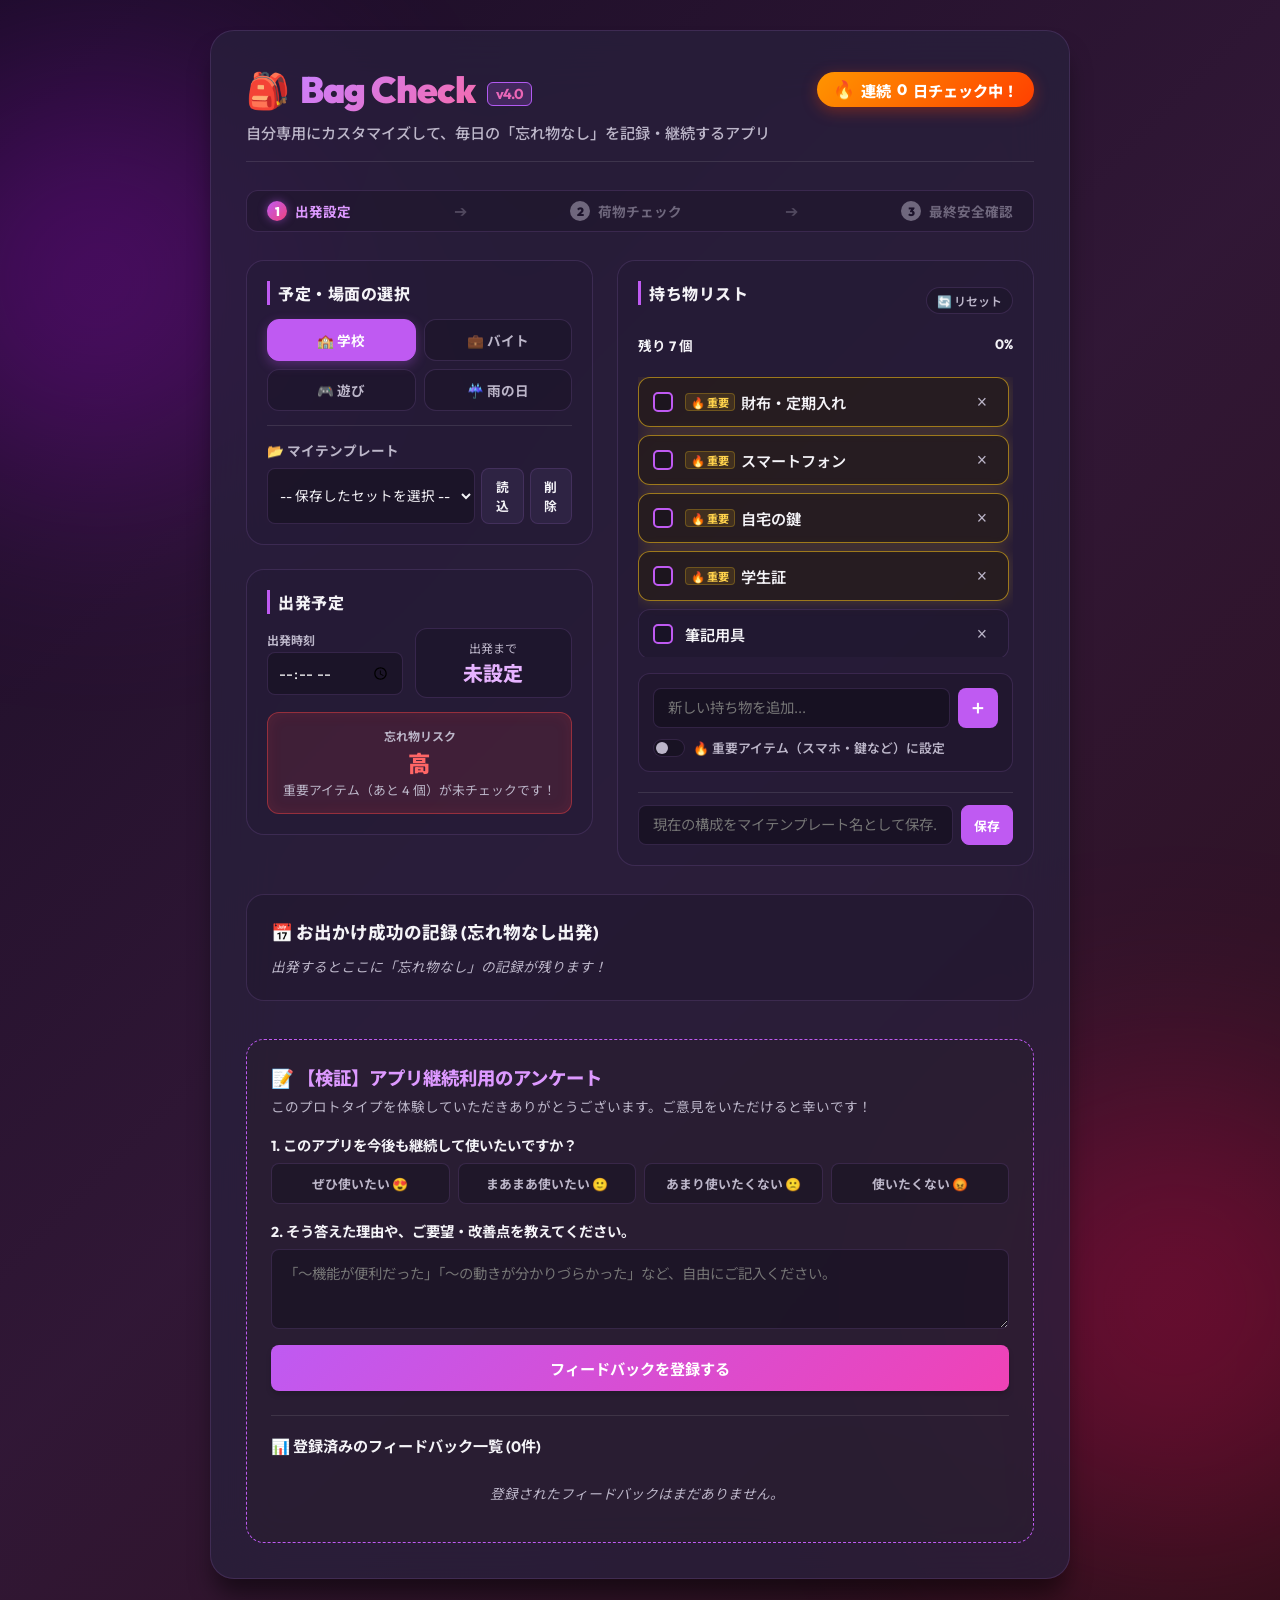
==== bag-check-v4/index.html @ f2fe53a8 "feat: 第8回課題 Bag Check v4 の新規構築とルートポータル・READMEの更新" ====
<!DOCTYPE html>
<html lang="ja">
<head>
  <meta charset="UTF-8">
  <meta name="viewport" content="width=device-width, initial-scale=1.0">
  <title>Bag Check v4.0 | 忘れ物ゼロお出かけ継続アプリ</title>
  <!-- Google Fonts -->
  <link rel="preconnect" href="https://fonts.googleapis.com">
  <link rel="preconnect" href="https://fonts.gstatic.com" crossorigin>
  <link href="https://fonts.googleapis.com/css2?family=Noto+Sans+JP:wght@400;500;700;900&family=Outfit:wght@400;600;800;900&display=swap" rel="stylesheet">
  <!-- CSS Link -->
  <link rel="stylesheet" href="style.css">
</head>
<body>
  <div class="background-decor decor-1"></div>
  <div class="background-decor decor-2"></div>

  <div class="app-container">
    <!-- ヘッダーと連続日数バッジ -->
    <header class="app-header">
      <div class="header-top">
        <div class="logo">
          <span class="logo-icon">🎒</span>
          <h1>Bag Check <span class="v-badge">v4.0</span></h1>
        </div>
        <!-- 連続日数カウント表示 (v4追加) -->
        <div class="streak-badge" id="streakBadge" title="毎日忘れ物チェックをして出発すると日数が増えます！">
          <span class="streak-fire">🔥</span> 連続 <span id="streakCount">0</span> 日チェック中！
        </div>
      </div>
      <p class="subtitle">自分専用にカスタマイズして、毎日の「忘れ物なし」を記録・継続するアプリ</p>
    </header>

    <!-- 朝の3ステップガイド表示 (v4追加) -->
    <section class="step-guide">
      <div class="step-item active" id="step1-indicator"><span class="step-num">1</span>出発設定</div>
      <div class="step-arrow">➔</div>
      <div class="step-item" id="step2-indicator"><span class="step-num">2</span>荷物チェック</div>
      <div class="step-arrow">➔</div>
      <div class="step-item" id="step3-indicator"><span class="step-num">3</span>最終安全確認</div>
    </section>

    <!-- メインレイアウト (2カラム) -->
    <div class="main-layout">
      <!-- 左カラム: 設定・マイテンプレート・スケジュール -->
      <div class="left-panel">
        <section class="panel-section">
          <h2>予定・場面の選択</h2>
          <!-- 場面選択タブ -->
          <div class="tabs" id="sceneTabs">
            <button class="tab-btn active" data-scene="school">🏫 学校</button>
            <button class="tab-btn" data-scene="work">💼 バイト</button>
            <button class="tab-btn" data-scene="play">🎮 遊び</button>
            <button class="tab-btn" data-scene="rainy">☔ 雨の日</button>
          </div>

          <!-- マイテンプレートのロード機能 (v4追加) -->
          <div class="my-templates-section">
            <h3>📂 マイテンプレート</h3>
            <div class="template-selector-row">
              <select id="templateSelector">
                <option value="">-- 保存したセットを選択 --</option>
              </select>
              <button id="loadTemplateBtn" class="action-btn">読込</button>
              <button id="deleteTemplateBtn" class="action-btn danger">削除</button>
            </div>
          </div>
        </section>

        <section class="panel-section">
          <h2>出発予定</h2>
          <div class="time-box">
            <div class="time-input-container">
              <label for="departureTime">出発時刻</label>
              <input type="time" id="departureTime">
            </div>
            <div class="info-card">
              <div class="info-label">出発まで</div>
              <div class="info-value" id="timeLeft">未設定</div>
            </div>
          </div>
          <!-- 忘れ物リスク判定 -->
          <div class="risk-card" id="riskCard">
            <div class="risk-title">忘れ物リスク</div>
            <div class="risk-value" id="riskValue">低</div>
            <p class="risk-reason" id="riskReason">持ち物がすべて準備されています。</p>
          </div>
        </section>
      </div>

      <!-- 右カラム: 持ち物チェックリスト -->
      <div class="right-panel">
        <section class="panel-section list-panel">
          <div class="list-header">
            <h2>持ち物リスト</h2>
            <button id="resetSceneBtn" class="reset-btn-v4" title="初期状態に戻す">🔄 リセット</button>
          </div>

          <!-- 進捗状況 -->
          <div class="progress-container">
            <div class="progress-text-row">
              <span id="remainingText">残り 0 個</span>
              <span id="percentText">0%</span>
            </div>
            <div class="progress-bar-container">
              <div id="progressBarFill" class="progress-bar-fill"></div>
            </div>
          </div>

          <!-- アイテムリスト -->
          <ul id="itemList" class="item-list">
            <!-- JSで動的に構築されます -->
          </ul>

          <!-- 持ち物追加フォーム（重要トグル付き） -->
          <form id="addItemForm" class="add-item-form-v4">
            <div class="input-row">
              <input type="text" id="newItemName" placeholder="新しい持ち物を追加..." required>
              <button type="submit" class="add-btn-v4">＋</button>
            </div>
            <label class="important-checkbox-label">
              <input type="checkbox" id="newItemImportant">
              <span class="custom-toggle"></span>
              <span class="toggle-text">🔥 重要アイテム（スマホ・鍵など）に設定</span>
            </label>
          </form>

          <!-- 現在の構成をマイテンプレートとして保存 (v4追加) -->
          <div class="save-template-container">
            <div class="input-row">
              <input type="text" id="newTemplateName" placeholder="現在の構成をマイテンプレート名として保存...">
              <button id="saveTemplateBtn" class="action-btn primary">保存</button>
            </div>
          </div>
        </section>
      </div>
    </div>

    <!-- お出かけ履歴（ログ）セクション (v4追加) -->
    <section class="history-section">
      <h2>📅 お出かけ成功の記録 (忘れ物なし出発)</h2>
      <div class="history-list" id="historyList">
        <p class="empty-history-msg">出発するとここに「忘れ物なし」の記録が残ります！</p>
      </div>
    </section>

    <!-- 価値検証用ユーザーフィードバックセクション (v4追加) -->
    <section class="feedback-section">
      <h2>📝 【検証】アプリ継続利用のアンケート</h2>
      <p class="feedback-intro">このプロトタイプを体験していただきありがとうございます。ご意見をいただけると幸いです！</p>
      
      <form id="feedbackForm" class="feedback-form">
        <div class="form-group">
          <label>1. このアプリを今後も継続して使いたいですか？</label>
          <div class="rating-options">
            <label class="rating-label">
              <input type="radio" name="feedbackRating" value="ぜひ使いたい" required>
              <span class="rating-btn">ぜひ使いたい 😍</span>
            </label>
            <label class="rating-label">
              <input type="radio" name="feedbackRating" value="まあまあ使いたい">
              <span class="rating-btn">まあまあ使いたい 🙂</span>
            </label>
            <label class="rating-label">
              <input type="radio" name="feedbackRating" value="あまり使いたくない">
              <span class="rating-btn">あまり使いたくない 🙁</span>
            </label>
            <label class="rating-label">
              <input type="radio" name="feedbackRating" value="使いたくない">
              <span class="rating-btn">使いたくない 😡</span>
            </label>
          </div>
        </div>

        <div class="form-group">
          <label for="feedbackComment">2. そう答えた理由や、ご要望・改善点を教えてください。</label>
          <textarea id="feedbackComment" rows="3" placeholder="「〜機能が便利だった」「〜の動きが分かりづらかった」など、自由にご記入ください。" required></textarea>
        </div>

        <button type="submit" class="submit-feedback-btn">フィードバックを登録する</button>
      </form>

      <!-- フィードバック履歴一覧の表示 -->
      <div class="feedback-results-container">
        <h3>📊 登録済みのフィードバック一覧 (${scenesData.feedbacks ? scenesData.feedbacks.length : 0}件)</h3>
        <div class="feedback-list" id="feedbackList">
          <!-- JSでレンダリング -->
        </div>
      </div>
    </section>
  </div>

  <!-- 出発前最終確認モーダル -->
  <div id="finalCheckModal" class="modal">
    <div class="modal-content">
      <div class="modal-header">
        <span class="modal-logo">🔑 💡 🪟</span>
        <h2>出発前 最後の安全確認！</h2>
        <p class="modal-desc">持ち物はすべてチェック完了しました。最後に戸締まりを確認しましょう。</p>
      </div>

      <div class="final-check-list-container">
        <ul class="final-check-list">
          <li>
            <label class="final-check-item">
              <input type="checkbox" class="final-check-cb" data-index="0">
              <span class="custom-checkbox"></span>
              <span class="final-check-text">玄関の鍵は閉めましたか？ 🔑</span>
            </label>
          </li>
          <li>
            <label class="final-check-item">
              <input type="checkbox" class="final-check-cb" data-index="1">
              <span class="custom-checkbox"></span>
              <span class="final-check-text">エアコンやコタツ、電気は消しましたか？ 💡</span>
            </label>
          </li>
          <li>
            <label class="final-check-item">
              <input type="checkbox" class="final-check-cb" data-index="2">
              <span class="custom-checkbox"></span>
              <span class="final-check-text">窓のロックは閉まっていますか？ 🪟</span>
            </label>
          </li>
        </ul>
      </div>

      <button id="goBtn" class="go-btn" disabled>出発する！🚀</button>
      <button id="closeModalBtn" class="close-btn-secondary">戻る</button>
    </div>
  </div>

  <!-- 出発アニメーションオーバーレイ -->
  <div id="departureScreen" class="departure-screen">
    <div class="departure-content">
      <div class="rocket-anim">🚀</div>
      <h2>いってらっしゃい！</h2>
      <p id="departureMsg">本日も忘れ物ゼロで、快適なお出かけを！</p>
    </div>
  </div>

  <!-- JS Link -->
  <script src="app.js"></script>
</body>
</html>
---- bag-check-v4/style.css ----
:root {
  /* HSL Color System - Refreshed for v4 (Electric Violet & Crimson Fire Theme) */
  --bg-gradient: linear-gradient(135deg, hsl(270, 50%, 10%), hsl(290, 40%, 15%), hsl(340, 50%, 12%));
  --card-bg: hsla(260, 30%, 18%, 0.75);
  --card-border: hsla(270, 30%, 45%, 0.3);
  --text-main: hsl(260, 20%, 96%);
  --text-muted: hsl(260, 15%, 75%);
  --primary: hsl(280, 85%, 65%);
  --primary-hover: hsl(280, 85%, 55%);
  --accent: hsl(160, 75%, 45%);
  --accent-light: hsla(160, 75%, 45%, 0.15);
  --danger: hsl(350, 85%, 60%);
  --danger-light: hsla(350, 85%, 60%, 0.15);
  
  /* Gold/Neon Theme for Important Items */
  --important-border: hsla(45, 100%, 55%, 0.55);
  --important-bg: hsla(45, 100%, 8%, 0.4);
  --important-glow: 0 0 15px hsla(45, 100%, 55%, 0.2);
  --important-text: hsl(45, 100%, 65%);

  --shadow-sm: 0 4px 6px -1px rgba(0, 0, 0, 0.2);
  --shadow-md: 0 10px 15px -3px rgba(0, 0, 0, 0.35);
  --shadow-lg: 0 20px 25px -5px rgba(0, 0, 0, 0.5);
  
  --radius-sm: 12px;
  --radius-md: 18px;
  --radius-lg: 24px;
  
  --transition-fast: 0.2s cubic-bezier(0.4, 0, 0.2, 1);
  --transition-normal: 0.3s cubic-bezier(0.4, 0, 0.2, 1);
}

/* Reset */
* {
  box-sizing: border-box;
  margin: 0;
  padding: 0;
}

body {
  font-family: 'Outfit', 'Noto Sans JP', sans-serif;
  color: var(--text-main);
  background: var(--bg-gradient);
  min-height: 100vh;
  display: flex;
  justify-content: center;
  align-items: center;
  padding: 30px 15px;
  overflow-x: hidden;
  position: relative;
}

/* Background Decorative Blobs */
.background-decor {
  position: absolute;
  border-radius: 50%;
  filter: blur(120px);
  z-index: 1;
  opacity: 0.35;
}

.decor-1 {
  width: 400px;
  height: 400px;
  background: hsl(285, 95%, 45%);
  top: 5%;
  left: -100px;
  animation: float 15s infinite alternate ease-in-out;
}

.decor-2 {
  width: 450px;
  height: 450px;
  background: hsl(340, 95%, 45%);
  bottom: 5%;
  right: -120px;
  animation: float 20s infinite alternate-reverse ease-in-out;
}

@keyframes float {
  0% { transform: translate(0, 0) scale(1); }
  100% { transform: translate(50px, 60px) scale(1.15); }
}

/* Container */
.app-container {
  width: 100%;
  max-width: 860px;
  background: var(--card-bg);
  backdrop-filter: blur(30px);
  -webkit-backdrop-filter: blur(30px);
  border: 1px solid var(--card-border);
  border-radius: var(--radius-lg);
  padding: 35px;
  box-shadow: var(--shadow-lg);
  z-index: 2;
  position: relative;
  display: flex;
  flex-direction: column;
  gap: 28px;
}

/* Header styling */
.app-header {
  border-bottom: 1px solid rgba(255, 255, 255, 0.1);
  padding-bottom: 18px;
}

.header-top {
  display: flex;
  justify-content: space-between;
  align-items: center;
  flex-wrap: wrap;
  gap: 15px;
  margin-bottom: 8px;
}

.logo {
  display: inline-flex;
  align-items: center;
  gap: 10px;
}

.logo-icon {
  font-size: 2.2rem;
  animation: logoPulse 3s infinite ease-in-out;
}

@keyframes logoPulse {
  0%, 100% { transform: scale(1) rotate(0deg); }
  50% { transform: scale(1.12) rotate(4deg); }
}

.logo h1 {
  font-size: 2.3rem;
  font-weight: 900;
  letter-spacing: -1px;
  background: linear-gradient(135deg, hsl(275, 100%, 75%), hsl(340, 100%, 70%));
  -webkit-background-clip: text;
  -webkit-text-fill-color: transparent;
}

.v-badge {
  font-size: 0.9rem;
  vertical-align: middle;
  background: hsla(275, 85%, 65%, 0.2);
  border: 1px solid hsl(275, 85%, 65%);
  padding: 2px 8px;
  border-radius: 6px;
  margin-left: 6px;
  font-weight: 700;
  color: hsl(275, 100%, 80%);
}

/* Streak Badge (v4) */
.streak-badge {
  background: linear-gradient(135deg, hsl(35, 100%, 50%), hsl(15, 100%, 50%));
  color: white;
  font-size: 0.95rem;
  font-weight: 800;
  padding: 6px 16px;
  border-radius: 999px;
  display: flex;
  align-items: center;
  gap: 6px;
  box-shadow: 0 4px 15px hsla(15, 100%, 50%, 0.35);
  animation: glowPulse 2s infinite alternate ease-in-out;
}

@keyframes glowPulse {
  0% { box-shadow: 0 4px 10px hsla(15, 100%, 50%, 0.2); }
  100% { box-shadow: 0 4px 20px hsla(15, 100%, 50%, 0.5); transform: translateY(-1px); }
}

.streak-fire {
  font-size: 1.1rem;
  animation: fireWave 0.8s infinite alternate ease-in-out;
  display: inline-block;
}

@keyframes fireWave {
  0% { transform: scale(0.9) rotate(-5deg); }
  100% { transform: scale(1.15) rotate(5deg); }
}

.subtitle {
  font-size: 0.95rem;
  color: var(--text-muted);
  font-weight: 500;
}

/* Step Guide (v4) */
.step-guide {
  display: flex;
  justify-content: space-between;
  align-items: center;
  background: hsla(260, 30%, 12%, 0.5);
  border: 1px solid var(--card-border);
  padding: 10px 20px;
  border-radius: var(--radius-sm);
}

.step-item {
  display: flex;
  align-items: center;
  gap: 8px;
  font-size: 0.85rem;
  font-weight: 700;
  color: var(--text-muted);
  opacity: 0.5;
  transition: all var(--transition-fast);
}

.step-item.active {
  color: hsl(280, 100%, 80%);
  opacity: 1;
}

.step-num {
  width: 20px;
  height: 20px;
  border-radius: 50%;
  background: var(--text-muted);
  color: hsl(260, 45%, 10%);
  display: inline-flex;
  align-items: center;
  justify-content: center;
  font-size: 0.75rem;
  font-weight: 900;
}

.step-item.active .step-num {
  background: linear-gradient(135deg, hsl(280, 85%, 65%), hsl(340, 85%, 60%));
  color: white;
  box-shadow: 0 0 8px hsla(280, 85%, 65%, 0.5);
}

.step-arrow {
  color: var(--text-muted);
  opacity: 0.3;
}

/* Layout (2 Columns) */
.main-layout {
  display: grid;
  grid-template-columns: 1fr 1.2fr;
  gap: 24px;
}

@media (max-width: 768px) {
  .main-layout {
    grid-template-columns: 1fr;
  }
}

.left-panel, .right-panel {
  display: flex;
  flex-direction: column;
  gap: 24px;
}

.panel-section {
  background: hsla(260, 30%, 15%, 0.4);
  border: 1px solid var(--card-border);
  border-radius: var(--radius-md);
  padding: 20px;
}

.panel-section h2 {
  font-size: 1rem;
  font-weight: 800;
  margin-bottom: 14px;
  text-transform: uppercase;
  letter-spacing: 0.5px;
  border-left: 3px solid var(--primary);
  padding-left: 8px;
}

/* Tabs */
.tabs {
  display: grid;
  grid-template-columns: repeat(2, 1fr);
  gap: 8px;
  margin-bottom: 14px;
}

.tab-btn {
  background: hsla(260, 30%, 10%, 0.4);
  border: 1px solid var(--card-border);
  border-radius: var(--radius-sm);
  padding: 10px;
  cursor: pointer;
  font-family: inherit;
  font-weight: 700;
  font-size: 0.85rem;
  color: var(--text-muted);
  transition: all var(--transition-fast);
}

.tab-btn:hover {
  background: hsla(260, 30%, 25%, 0.5);
  color: var(--text-main);
}

.tab-btn.active {
  background: var(--primary);
  border-color: var(--primary);
  color: white;
  box-shadow: 0 4px 12px hsla(280, 85%, 65%, 0.3);
}

/* My Templates Section (v4) */
.my-templates-section {
  border-top: 1px solid rgba(255, 255, 255, 0.1);
  padding-top: 14px;
  margin-top: 10px;
}

.my-templates-section h3 {
  font-size: 0.85rem;
  font-weight: 700;
  color: var(--text-muted);
  margin-bottom: 8px;
}

.template-selector-row {
  display: flex;
  gap: 6px;
}

#templateSelector {
  flex-grow: 1;
  background: hsla(260, 30%, 10%, 0.6);
  border: 1px solid var(--card-border);
  color: var(--text-main);
  border-radius: 8px;
  padding: 8px;
  font-family: inherit;
  font-size: 0.85rem;
  outline: none;
}

#templateSelector option {
  background: hsl(260, 35%, 12%);
  color: var(--text-main);
}

.action-btn {
  background: hsla(260, 30%, 25%, 0.5);
  border: 1px solid var(--card-border);
  color: var(--text-main);
  border-radius: 8px;
  padding: 8px 12px;
  font-family: inherit;
  font-weight: 700;
  font-size: 0.8rem;
  cursor: pointer;
  transition: all var(--transition-fast);
}

.action-btn:hover {
  background: hsla(260, 30%, 40%, 0.6);
}

.action-btn.primary {
  background: var(--primary);
  border-color: var(--primary);
  color: white;
}

.action-btn.primary:hover {
  background: var(--primary-hover);
}

.action-btn.danger:hover {
  background: var(--danger);
  border-color: var(--danger);
}

/* Time box */
.time-box {
  display: flex;
  gap: 12px;
  align-items: center;
  margin-bottom: 14px;
}

.time-input-container {
  display: flex;
  flex-direction: column;
  gap: 4px;
  flex: 1;
}

.time-input-container label {
  font-size: 0.75rem;
  font-weight: 700;
  color: var(--text-muted);
}

input[type="time"] {
  background: hsla(260, 30%, 10%, 0.6);
  border: 1px solid var(--card-border);
  color: white;
  border-radius: 8px;
  padding: 10px;
  font-family: inherit;
  font-size: 0.95rem;
  outline: none;
}

.info-card {
  flex: 1;
  background: hsla(260, 30%, 12%, 0.6);
  border: 1px solid var(--card-border);
  padding: 10px;
  border-radius: var(--radius-sm);
  text-align: center;
}

.info-label {
  font-size: 0.75rem;
  color: var(--text-muted);
}

.info-value {
  font-size: 1.25rem;
  font-weight: 800;
  color: hsl(280, 100%, 85%);
  margin-top: 2px;
}

/* Risk Card */
.risk-card {
  padding: 14px;
  border-radius: var(--radius-sm);
  border: 1px solid var(--card-border);
  text-align: center;
  transition: all var(--transition-fast);
}

.risk-card.high {
  background: rgba(255, 70, 70, 0.12);
  border-color: rgba(255, 70, 70, 0.45);
  box-shadow: inset 0 0 15px rgba(255, 70, 70, 0.1);
}

.risk-card.high .risk-value {
  color: hsl(0, 100%, 70%);
}

.risk-card.mid {
  background: rgba(255, 170, 0, 0.12);
  border-color: rgba(255, 170, 0, 0.45);
}

.risk-card.mid .risk-value {
  color: hsl(40, 100%, 65%);
}

.risk-card.low {
  background: rgba(70, 220, 130, 0.12);
  border-color: rgba(70, 220, 130, 0.45);
}

.risk-card.low .risk-value {
  color: hsl(140, 80%, 65%);
}

.risk-title {
  font-size: 0.75rem;
  font-weight: 700;
  color: var(--text-muted);
}

.risk-value {
  font-size: 1.4rem;
  font-weight: 900;
  margin: 2px 0;
  letter-spacing: 0.5px;
}

.risk-reason {
  font-size: 0.8rem;
  color: var(--text-muted);
}

/* List Panel */
.list-panel {
  display: flex;
  flex-direction: column;
  gap: 16px;
}

.list-header {
  display: flex;
  justify-content: space-between;
  align-items: center;
}

.reset-btn-v4 {
  background: hsla(260, 30%, 10%, 0.4);
  border: 1px solid var(--card-border);
  color: var(--text-muted);
  padding: 4px 10px;
  border-radius: 999px;
  font-size: 0.75rem;
  font-weight: 600;
  cursor: pointer;
  transition: all var(--transition-fast);
  font-family: inherit;
}

.reset-btn-v4:hover {
  background: var(--danger-light);
  color: var(--danger);
  border-color: hsla(350, 85%, 60%, 0.3);
}

/* Progress bar */
.progress-container {
  display: flex;
  flex-direction: column;
  gap: 6px;
}

.progress-text-row {
  display: flex;
  justify-content: space-between;
  font-size: 0.85rem;
  font-weight: 700;
}

.progressBarFill {
  background: linear-gradient(90deg, var(--primary), var(--accent));
  height: 100%;
  width: 0%;
  border-radius: 999px;
  transition: width 0.25s ease;
}

/* Item List */
.item-list {
  list-style: none;
  display: flex;
  flex-direction: column;
  gap: 8px;
  min-height: 120px;
  max-height: 280px;
  overflow-y: auto;
  padding-right: 4px;
}

.item-card {
  background: hsla(260, 30%, 10%, 0.25);
  border: 1px solid var(--card-border);
  border-radius: var(--radius-sm);
  padding: 12px 14px;
  display: flex;
  align-items: center;
  justify-content: space-between;
  gap: 12px;
  transition: all var(--transition-normal);
  animation: cardSlideIn 0.3s cubic-bezier(0.18, 0.89, 0.32, 1.15) forwards;
}

@keyframes cardSlideIn {
  from { opacity: 0; transform: translateY(8px); }
  to { opacity: 1; transform: translateY(0); }
}

.item-card.important {
  background: var(--important-bg);
  border-color: var(--important-border);
  box-shadow: var(--important-glow);
}

.item-card.checked {
  opacity: 0.55;
  border-color: rgba(255, 255, 255, 0.05);
}

.item-left {
  display: flex;
  align-items: center;
  gap: 12px;
  cursor: pointer;
  flex-grow: 1;
  user-select: none;
}

.item-left input[type="checkbox"] {
  display: none;
}

.custom-checkbox {
  width: 20px;
  height: 20px;
  border: 2px solid var(--primary);
  border-radius: 5px;
  display: inline-flex;
  align-items: center;
  justify-content: center;
  transition: all var(--transition-fast);
  flex-shrink: 0;
  background: hsla(260, 30%, 8%, 0.5);
}

.custom-checkbox::after {
  content: "✓";
  color: white;
  font-size: 0.85rem;
  font-weight: 900;
  display: none;
}

.item-left input[type="checkbox"]:checked + .custom-checkbox {
  background: var(--accent);
  border-color: var(--accent);
}

.item-left input[type="checkbox"]:checked + .custom-checkbox::after {
  display: block;
}

.item-name-wrapper {
  display: flex;
  align-items: center;
  gap: 6px;
}

.important-badge {
  font-size: 0.7rem;
  font-weight: 700;
  color: var(--important-text);
  background: hsla(45, 100%, 55%, 0.12);
  border: 1px solid hsla(45, 100%, 55%, 0.25);
  padding: 0px 5px;
  border-radius: 4px;
}

.item-name {
  font-size: 0.95rem;
  font-weight: 600;
  transition: all var(--transition-fast);
}

.item-left input[type="checkbox"]:checked ~ .item-name-wrapper .item-name {
  color: var(--text-muted);
  text-decoration: line-through;
  opacity: 0.6;
}

.delete-btn {
  background: transparent;
  border: none;
  color: var(--text-muted);
  cursor: pointer;
  font-size: 1.1rem;
  width: 24px;
  height: 24px;
  border-radius: 50%;
  display: inline-flex;
  align-items: center;
  justify-content: center;
  transition: all var(--transition-fast);
}

.delete-btn:hover {
  background: var(--danger-light);
  color: var(--danger);
  transform: scale(1.1) rotate(90deg);
}

/* Add Item Form (v4) */
.add-item-form-v4 {
  background: hsla(260, 30%, 10%, 0.3);
  border: 1px solid var(--card-border);
  padding: 14px;
  border-radius: var(--radius-sm);
  display: flex;
  flex-direction: column;
  gap: 10px;
}

.input-row {
  display: flex;
  gap: 8px;
}

#newItemName, #newTemplateName {
  flex-grow: 1;
  background: hsla(260, 30%, 8%, 0.6);
  border: 1px solid var(--card-border);
  border-radius: 8px;
  padding: 10px 14px;
  font-family: inherit;
  font-size: 0.9rem;
  color: var(--text-main);
  outline: none;
  transition: all var(--transition-fast);
}

#newItemName:focus, #newTemplateName:focus {
  border-color: var(--primary);
  box-shadow: 0 0 10px hsla(280, 85%, 65%, 0.2);
}

.add-btn-v4 {
  background: var(--primary);
  border: none;
  color: white;
  border-radius: 8px;
  width: 40px;
  height: 40px;
  cursor: pointer;
  display: inline-flex;
  align-items: center;
  justify-content: center;
  font-size: 1.2rem;
  font-weight: 700;
  transition: all var(--transition-fast);
}

.add-btn-v4:hover {
  background: var(--primary-hover);
  transform: translateY(-1px);
}

.important-checkbox-label {
  display: flex;
  align-items: center;
  gap: 8px;
  cursor: pointer;
  font-size: 0.8rem;
  font-weight: 600;
  color: var(--text-muted);
}

.important-checkbox-label input[type="checkbox"] {
  display: none;
}

.custom-toggle {
  width: 32px;
  height: 18px;
  background: hsla(260, 30%, 10%, 0.8);
  border: 1px solid var(--card-border);
  border-radius: 99px;
  position: relative;
  transition: all var(--transition-fast);
  display: inline-block;
}

.custom-toggle::after {
  content: "";
  position: absolute;
  width: 12px;
  height: 12px;
  border-radius: 50%;
  background: var(--text-muted);
  top: 2px;
  left: 2px;
  transition: all var(--transition-fast);
}

.important-checkbox-label input[type="checkbox"]:checked + .custom-toggle {
  background: hsla(45, 100%, 40%, 0.4);
  border-color: var(--important-border);
}

.important-checkbox-label input[type="checkbox"]:checked + .custom-toggle::after {
  background: var(--important-text);
  transform: translateX(14px);
}

.important-checkbox-label input[type="checkbox"]:checked ~ .toggle-text {
  color: var(--important-text);
}

/* Save Template Container (v4) */
.save-template-container {
  border-top: 1px solid rgba(255, 255, 255, 0.1);
  padding-top: 12px;
  margin-top: 4px;
}

/* History Section (v4) */
.history-section {
  background: hsla(260, 30%, 12%, 0.4);
  border: 1px solid var(--card-border);
  border-radius: var(--radius-md);
  padding: 24px;
}

.history-section h2 {
  font-size: 1.1rem;
  font-weight: 800;
  margin-bottom: 12px;
}

.history-list {
  display: flex;
  gap: 10px;
  flex-wrap: wrap;
}

.empty-history-msg {
  color: var(--text-muted);
  font-size: 0.85rem;
  font-style: italic;
}

.history-badge {
  background: hsla(160, 75%, 45%, 0.12);
  border: 1px solid hsla(160, 75%, 45%, 0.3);
  color: hsl(160, 80%, 75%);
  padding: 6px 14px;
  border-radius: 8px;
  font-size: 0.85rem;
  font-weight: 700;
  display: flex;
  align-items: center;
  gap: 5px;
  animation: badgePop 0.3s cubic-bezier(0.18, 0.89, 0.32, 1.28) forwards;
}

@keyframes badgePop {
  from { opacity: 0; transform: scale(0.85); }
  to { opacity: 1; transform: scale(1); }
}

/* Feedback Section (v4) */
.feedback-section {
  background: hsla(280, 20%, 15%, 0.5);
  border: 1px dashed var(--primary);
  border-radius: var(--radius-md);
  padding: 24px;
  margin-top: 10px;
}

.feedback-section h2 {
  font-size: 1.15rem;
  font-weight: 800;
  color: hsl(280, 100%, 80%);
  margin-bottom: 6px;
}

.feedback-intro {
  font-size: 0.85rem;
  color: var(--text-muted);
  margin-bottom: 18px;
}

.feedback-form {
  display: flex;
  flex-direction: column;
  gap: 16px;
}

.form-group {
  display: flex;
  flex-direction: column;
  gap: 8px;
}

.form-group label {
  font-size: 0.9rem;
  font-weight: 700;
}

.rating-options {
  display: grid;
  grid-template-columns: repeat(4, 1fr);
  gap: 8px;
}

@media (max-width: 580px) {
  .rating-options {
    grid-template-columns: repeat(2, 1fr);
  }
}

.rating-label {
  cursor: pointer;
}

.rating-label input {
  display: none;
}

.rating-btn {
  display: block;
  text-align: center;
  background: hsla(260, 30%, 10%, 0.5);
  border: 1px solid var(--card-border);
  border-radius: 8px;
  padding: 10px 4px;
  font-size: 0.8rem;
  font-weight: 700;
  color: var(--text-muted);
  transition: all var(--transition-fast);
}

.rating-label input:checked + .rating-btn {
  background: var(--primary);
  border-color: var(--primary);
  color: white;
  box-shadow: 0 4px 10px hsla(280, 85%, 65%, 0.3);
}

textarea {
  background: hsla(260, 30%, 10%, 0.6);
  border: 1px solid var(--card-border);
  color: white;
  border-radius: 8px;
  padding: 12px;
  font-family: inherit;
  font-size: 0.9rem;
  outline: none;
  resize: vertical;
  transition: border-color var(--transition-fast);
}

textarea:focus {
  border-color: var(--primary);
}

.submit-feedback-btn {
  background: linear-gradient(135deg, var(--primary), hsl(320, 85%, 60%));
  color: white;
  border: none;
  border-radius: 8px;
  padding: 12px;
  font-family: inherit;
  font-weight: 700;
  font-size: 0.95rem;
  cursor: pointer;
  transition: all var(--transition-fast);
  box-shadow: var(--shadow-sm);
}

.submit-feedback-btn:hover {
  transform: translateY(-1px);
  box-shadow: 0 4px 15px hsla(280, 85%, 65%, 0.3);
}

/* Feedback Results display */
.feedback-results-container {
  margin-top: 24px;
  border-top: 1px solid rgba(255, 255, 255, 0.1);
  padding-top: 18px;
}

.feedback-results-container h3 {
  font-size: 0.95rem;
  margin-bottom: 12px;
  color: var(--text-main);
}

.feedback-list {
  display: flex;
  flex-direction: column;
  gap: 10px;
  max-height: 250px;
  overflow-y: auto;
  padding-right: 6px;
}

.feedback-list::-webkit-scrollbar {
  width: 5px;
}
.feedback-list::-webkit-scrollbar-thumb {
  background: rgba(255,255,255,0.1);
  border-radius: 99px;
}

.feedback-card {
  background: hsla(260, 30%, 10%, 0.3);
  border: 1px solid rgba(255,255,255,0.06);
  border-radius: 8px;
  padding: 12px 14px;
}

.feedback-card-header {
  display: flex;
  justify-content: space-between;
  margin-bottom: 6px;
  font-size: 0.75rem;
}

.feedback-rating-badge {
  font-weight: 800;
  color: hsl(280, 100%, 80%);
}

.feedback-time {
  color: var(--text-muted);
}

.feedback-comment {
  font-size: 0.85rem;
  color: var(--text-main);
  line-height: 1.4;
  white-space: pre-wrap;
}

/* Modal Styling */
.modal {
  position: fixed;
  top: 0;
  left: 0;
  width: 100%;
  height: 100%;
  background: rgba(6, 4, 12, 0.75);
  backdrop-filter: blur(15px);
  -webkit-backdrop-filter: blur(15px);
  display: flex;
  justify-content: center;
  align-items: center;
  z-index: 100;
  opacity: 0;
  pointer-events: none;
  transition: opacity var(--transition-normal);
}

.modal.show {
  opacity: 1;
  pointer-events: auto;
}

.modal-content {
  background: hsl(265, 40%, 12%);
  border: 1px solid var(--card-border);
  border-radius: var(--radius-lg);
  padding: 40px 30px;
  width: 90%;
  max-width: 440px;
  box-shadow: 0 25px 50px -12px rgba(0,0,0,0.6);
  transform: scale(0.88);
  transition: transform var(--transition-normal);
  display: flex;
  flex-direction: column;
  gap: 20px;
}

.modal.show .modal-content {
  transform: scale(1);
}

.modal-header {
  text-align: center;
}

.modal-logo {
  font-size: 2.2rem;
  display: block;
  margin-bottom: 8px;
}

.modal-header h2 {
  font-size: 1.5rem;
  font-weight: 800;
  background: linear-gradient(135deg, hsl(45, 100%, 65%), hsl(340, 100%, 70%));
  -webkit-background-clip: text;
  -webkit-text-fill-color: transparent;
  margin-bottom: 4px;
}

.modal-desc {
  font-size: 0.85rem;
  color: var(--text-muted);
}

.final-check-list-container {
  background: hsla(260, 30%, 8%, 0.4);
  border: 1px solid var(--card-border);
  border-radius: var(--radius-sm);
  padding: 16px;
}

.final-check-list {
  list-style: none;
  display: flex;
  flex-direction: column;
  gap: 12px;
}

.final-check-item {
  display: flex;
  align-items: center;
  gap: 10px;
  cursor: pointer;
  font-size: 0.9rem;
  font-weight: 600;
}

.final-check-item input[type="checkbox"] {
  display: none;
}

.final-check-item input[type="checkbox"]:checked + .custom-checkbox {
  background: var(--accent);
  border-color: var(--accent);
}

.final-check-item input[type="checkbox"]:checked ~ .final-check-text {
  color: var(--text-muted);
  text-decoration: line-through;
  opacity: 0.7;
}

.go-btn {
  background: linear-gradient(135deg, var(--accent), hsl(175, 80%, 40%));
  color: white;
  border: none;
  border-radius: var(--radius-sm);
  padding: 14px;
  font-family: inherit;
  font-weight: 700;
  font-size: 1rem;
  cursor: pointer;
  transition: all var(--transition-fast);
  box-shadow: 0 4px 15px -3px hsla(160, 75%, 45%, 0.3);
}

.go-btn:hover:not(:disabled) {
  transform: translateY(-2px);
  box-shadow: 0 8px 25px -3px hsla(160, 75%, 45%, 0.5);
}

.go-btn:disabled {
  opacity: 0.35;
  cursor: not-allowed;
  transform: none;
  box-shadow: none;
}

.close-btn-secondary {
  background: transparent;
  border: 1px solid var(--card-border);
  color: var(--text-muted);
  border-radius: var(--radius-sm);
  padding: 9px;
  font-family: inherit;
  font-weight: 600;
  font-size: 0.85rem;
  cursor: pointer;
  transition: all var(--transition-fast);
}

.close-btn-secondary:hover {
  background: hsla(260, 30%, 25%, 0.4);
  color: var(--text-main);
}

/* Departure Animation Overlay */
.departure-screen {
  position: fixed;
  top: 0;
  left: 0;
  width: 100%;
  height: 100%;
  background: hsl(265, 50%, 6%);
  display: flex;
  justify-content: center;
  align-items: center;
  z-index: 200;
  opacity: 0;
  pointer-events: none;
  transition: opacity 0.5s ease-in-out;
}

.departure-screen.active {
  opacity: 1;
  pointer-events: auto;
}

.departure-content {
  text-align: center;
  display: flex;
  flex-direction: column;
  align-items: center;
  gap: 16px;
  transform: translateY(30px);
  transition: transform 0.6s cubic-bezier(0.19, 1, 0.22, 1);
}

.departure-screen.active .departure-content {
  transform: translateY(0);
}

.rocket-anim {
  font-size: 5rem;
  animation: rocketLaunch 1.5s cubic-bezier(0.6, -0.28, 0.735, 0.045) infinite alternate;
}

@keyframes rocketLaunch {
  0% { transform: translateY(0) rotate(45deg) scale(1); }
  100% { transform: translateY(-40px) rotate(45deg) scale(1.1) filter(drop-shadow(0 0 20px hsla(280, 80%, 60%, 0.6))); }
}

.departure-content h2 {
  font-size: 2.4rem;
  font-weight: 900;
  background: linear-gradient(135deg, hsl(45, 100%, 65%), hsl(290, 100%, 70%));
  -webkit-background-clip: text;
  -webkit-text-fill-color: transparent;
}

.departure-content p {
  color: var(--text-muted);
  font-size: 1rem;
}
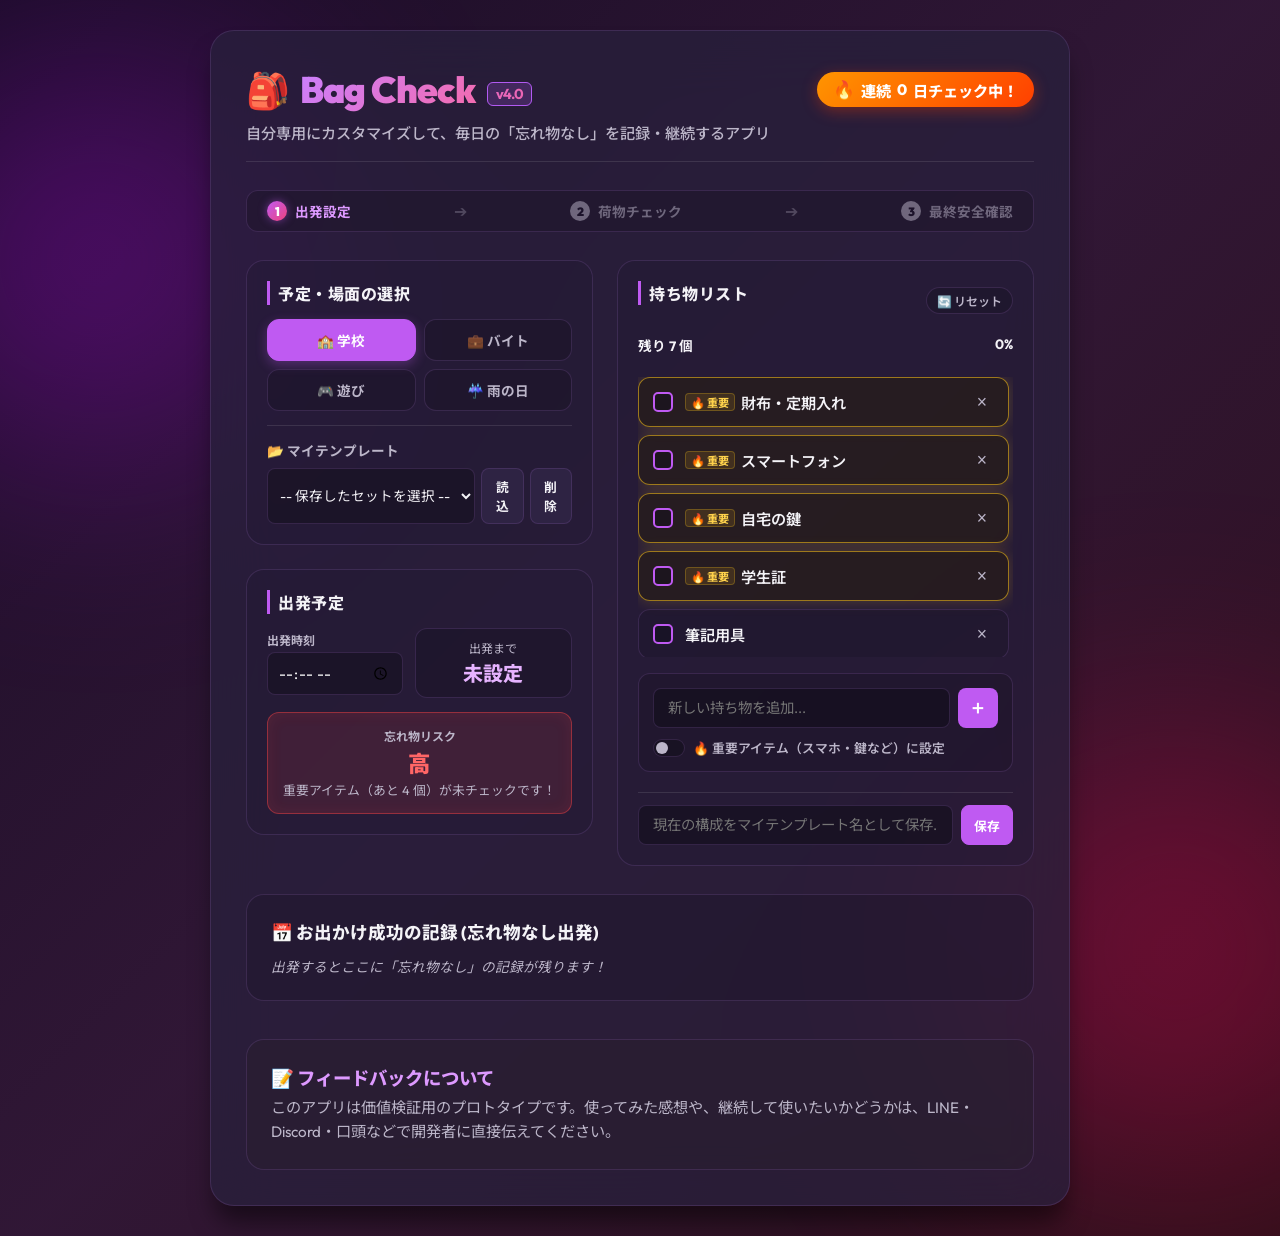
==== commit 1c8c5b31: "fix: replace feedback form with instruction section" ====
--- a/bag-check-v4/index.html
+++ b/bag-check-v4/index.html
@@ -144,49 +144,12 @@
       </div>
     </section>
 
-    <!-- 価値検証用ユーザーフィードバックセクション (v4追加) -->
+    <!-- フィードバックについて (v4修正) -->
     <section class="feedback-section">
-      <h2>📝 【検証】アプリ継続利用のアンケート</h2>
-      <p class="feedback-intro">このプロトタイプを体験していただきありがとうございます。ご意見をいただけると幸いです！</p>
-      
-      <form id="feedbackForm" class="feedback-form">
-        <div class="form-group">
-          <label>1. このアプリを今後も継続して使いたいですか？</label>
-          <div class="rating-options">
-            <label class="rating-label">
-              <input type="radio" name="feedbackRating" value="ぜひ使いたい" required>
-              <span class="rating-btn">ぜひ使いたい 😍</span>
-            </label>
-            <label class="rating-label">
-              <input type="radio" name="feedbackRating" value="まあまあ使いたい">
-              <span class="rating-btn">まあまあ使いたい 🙂</span>
-            </label>
-            <label class="rating-label">
-              <input type="radio" name="feedbackRating" value="あまり使いたくない">
-              <span class="rating-btn">あまり使いたくない 🙁</span>
-            </label>
-            <label class="rating-label">
-              <input type="radio" name="feedbackRating" value="使いたくない">
-              <span class="rating-btn">使いたくない 😡</span>
-            </label>
-          </div>
-        </div>
-
-        <div class="form-group">
-          <label for="feedbackComment">2. そう答えた理由や、ご要望・改善点を教えてください。</label>
-          <textarea id="feedbackComment" rows="3" placeholder="「〜機能が便利だった」「〜の動きが分かりづらかった」など、自由にご記入ください。" required></textarea>
-        </div>
-
-        <button type="submit" class="submit-feedback-btn">フィードバックを登録する</button>
-      </form>
-
-      <!-- フィードバック履歴一覧の表示 -->
-      <div class="feedback-results-container">
-        <h3>📊 登録済みのフィードバック一覧 (${scenesData.feedbacks ? scenesData.feedbacks.length : 0}件)</h3>
-        <div class="feedback-list" id="feedbackList">
-          <!-- JSでレンダリング -->
-        </div>
-      </div>
+      <h2>📝 フィードバックについて</h2>
+      <p class="feedback-intro" style="font-size: 0.95rem; line-height: 1.6; margin-bottom: 0;">
+        このアプリは価値検証用のプロトタイプです。使ってみた感想や、継続して使いたいかどうかは、LINE・Discord・口頭などで開発者に直接伝えてください。
+      </p>
     </section>
   </div>
 
--- a/bag-check-v4/style.css
+++ b/bag-check-v4/style.css
@@ -833,7 +833,7 @@
 /* Feedback Section (v4) */
 .feedback-section {
   background: hsla(280, 20%, 15%, 0.5);
-  border: 1px dashed var(--primary);
+  border: 1px solid var(--card-border);
   border-radius: var(--radius-md);
   padding: 24px;
   margin-top: 10px;
